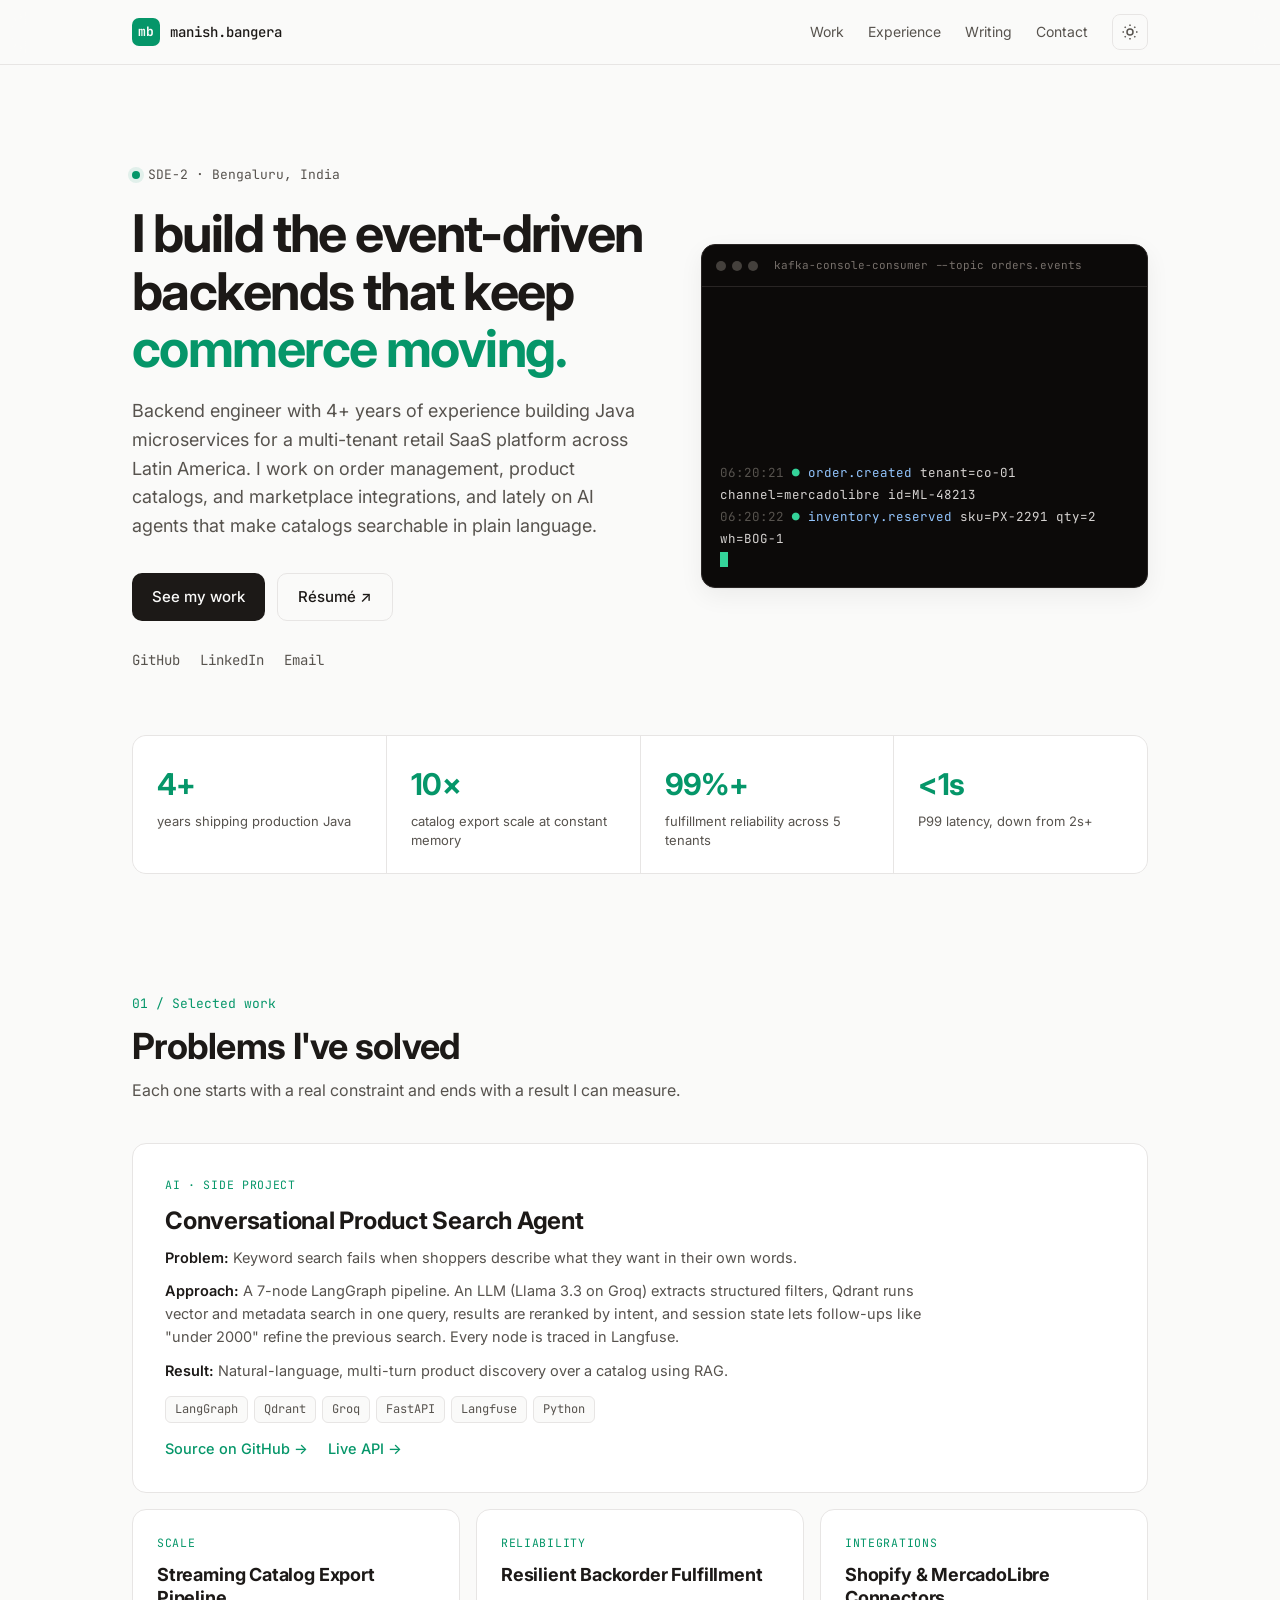
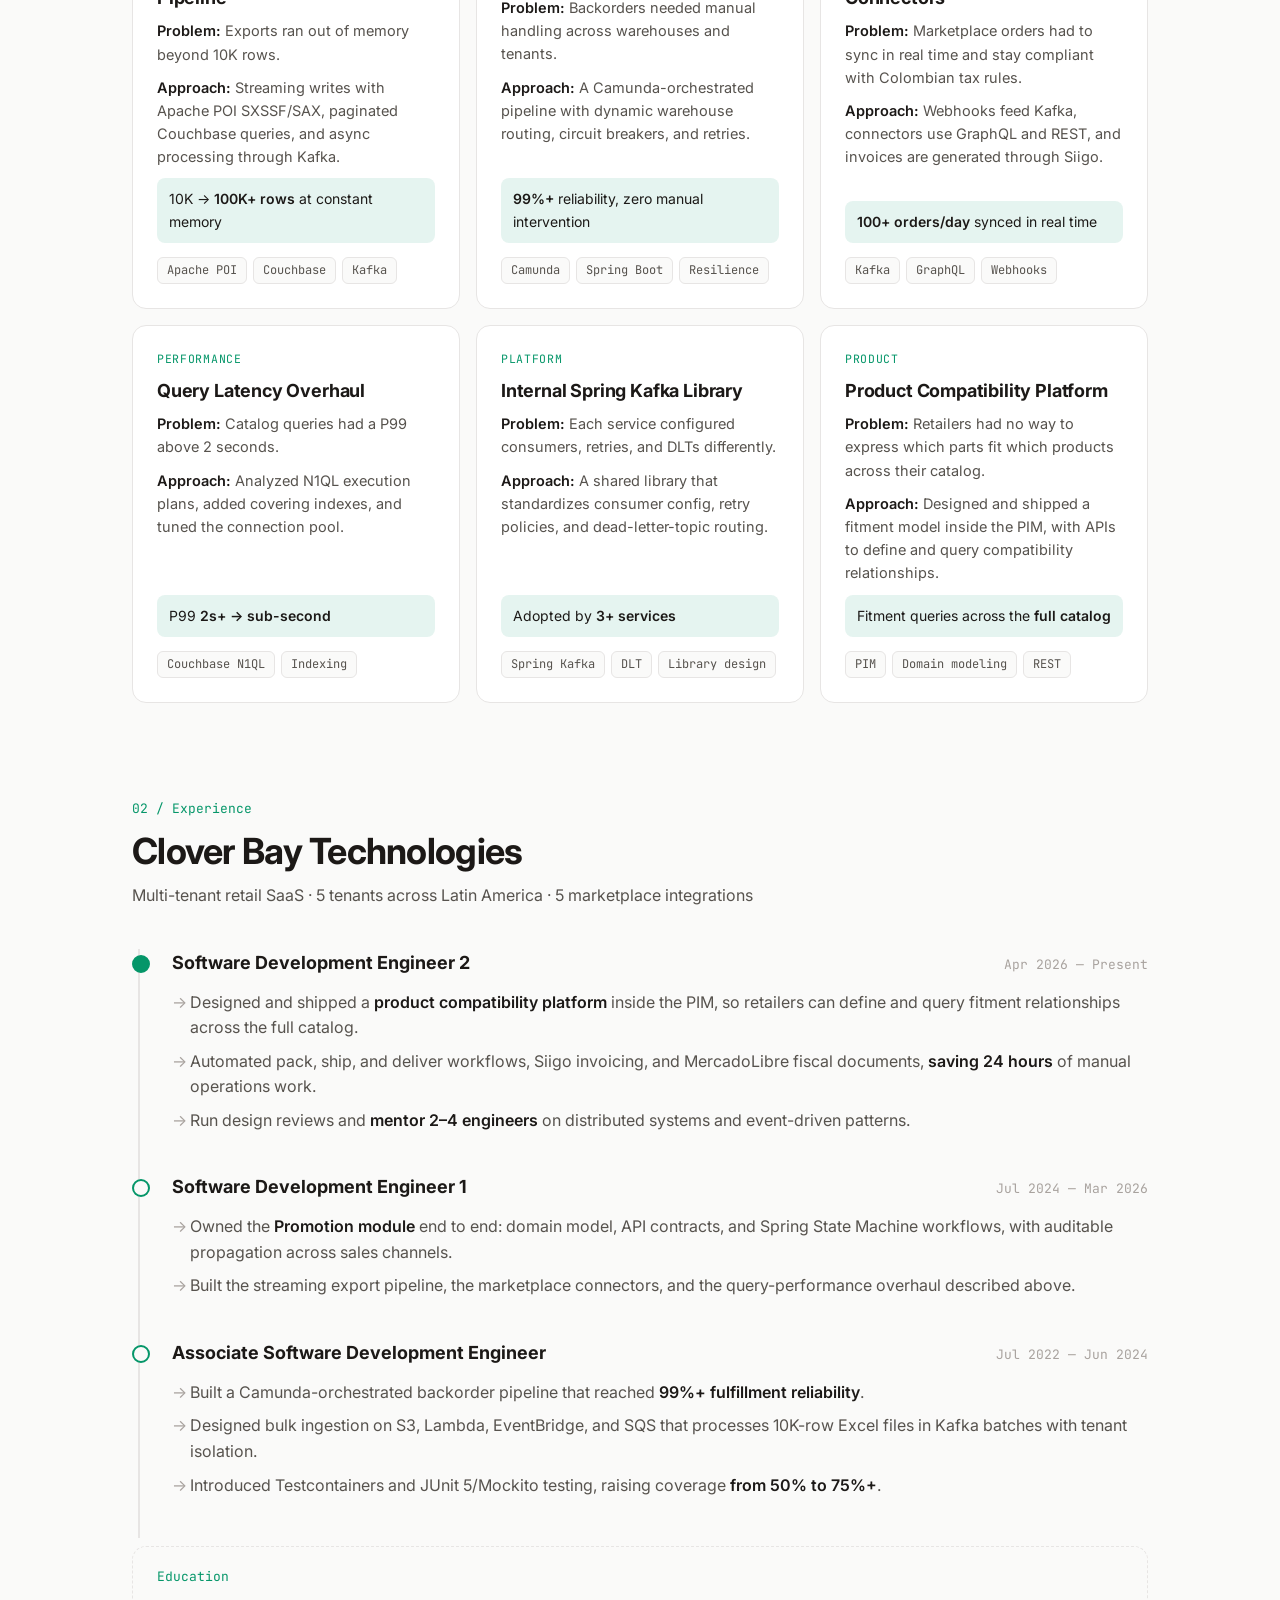
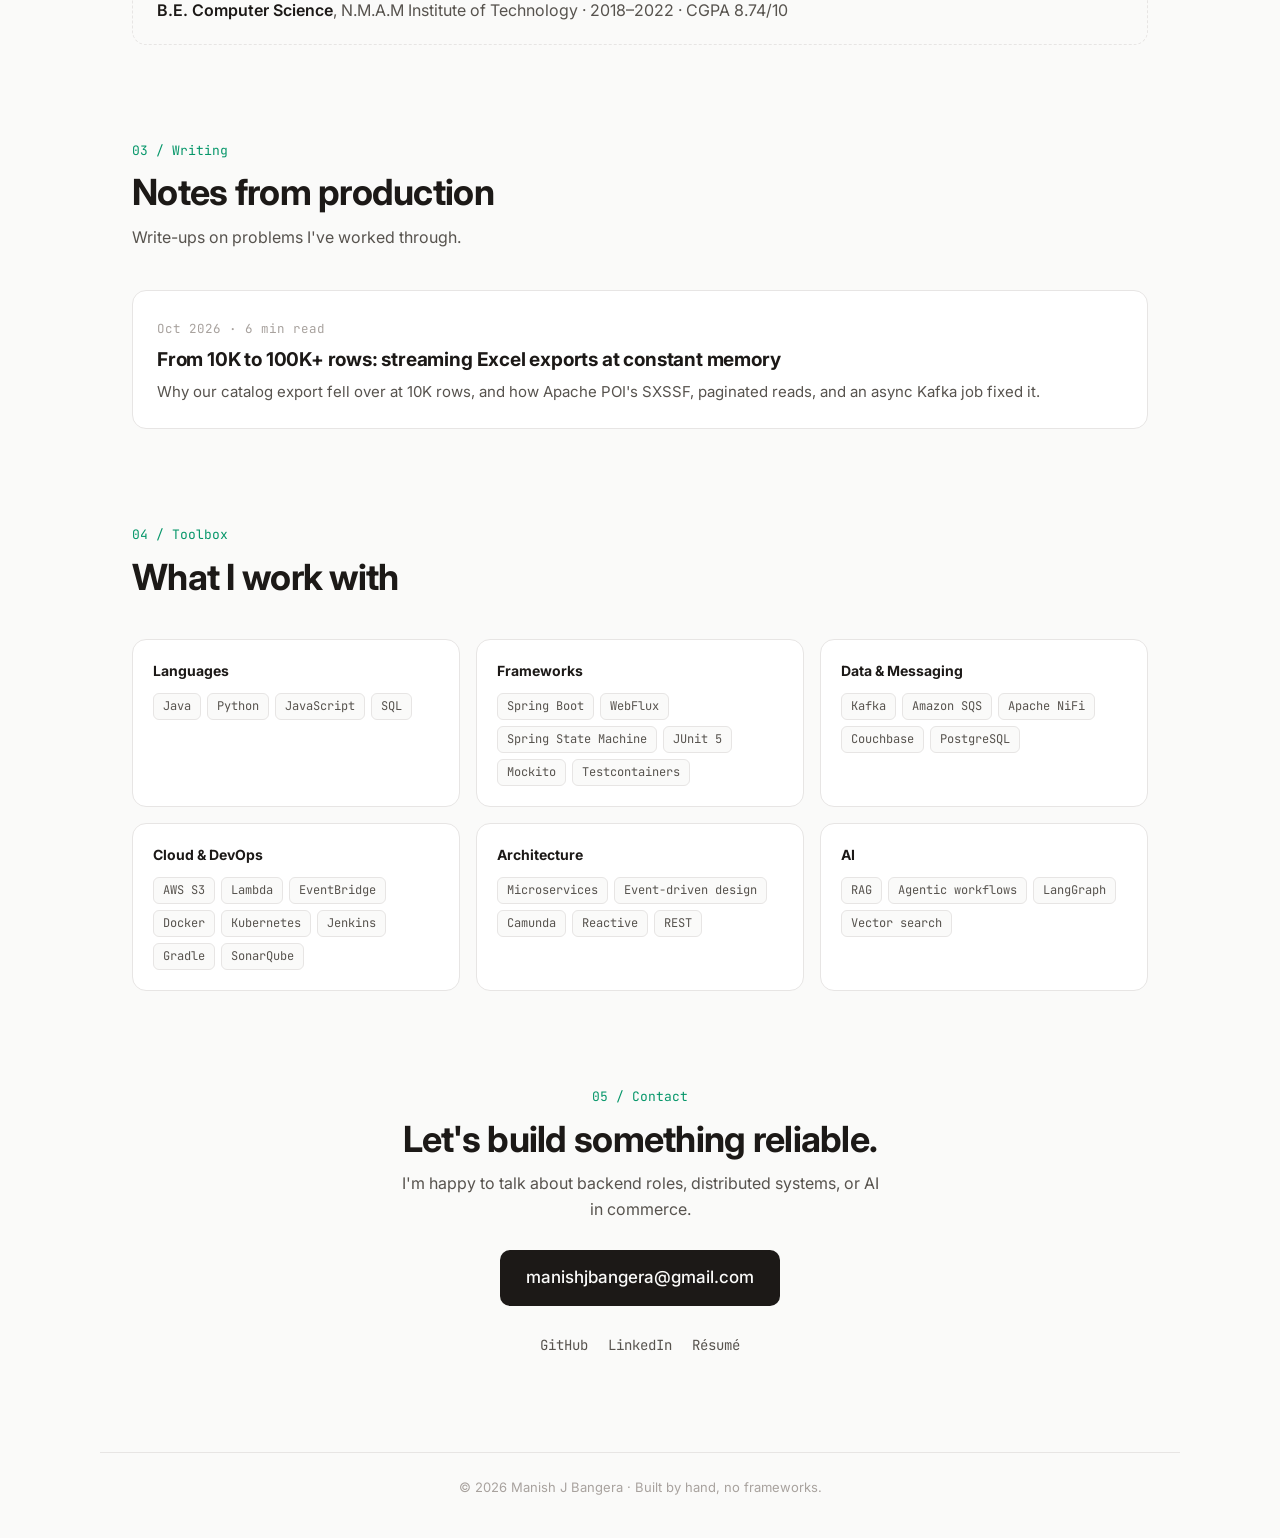
==== index.html @ d0f01cc9 "Portfolio v1: projects, experience, writing, and first post Co-Authored-By: Claude Opus 5.5 <noreply" ====
<!doctype html>
<html lang="en">
<head>
  <meta charset="utf-8" />
  <meta name="viewport" content="width=device-width, initial-scale=1" />
  <title>Manish J Bangera — Backend Engineer</title>
  <meta name="description" content="Backend engineer building event-driven Java microservices for multi-tenant commerce. Kafka, Spring Boot, AWS, and AI agents." />
  <meta property="og:title" content="Manish J Bangera — Backend Engineer" />
  <meta property="og:description" content="Event-driven systems for commerce: order management, marketplace integrations, and AI-powered product search." />
  <meta property="og:type" content="website" />
  <link rel="icon" href="data:image/svg+xml,<svg xmlns='http://www.w3.org/2000/svg' viewBox='0 0 32 32'><rect width='32' height='32' rx='8' fill='%2310b981'/><text x='16' y='22' font-family='monospace' font-size='16' font-weight='700' text-anchor='middle' fill='%23052e1f'>mb</text></svg>" />
  <link rel="preconnect" href="https://fonts.googleapis.com" />
  <link rel="preconnect" href="https://fonts.gstatic.com" crossorigin />
  <link href="https://fonts.googleapis.com/css2?family=Inter:wght@400;500;600;700&family=JetBrains+Mono:wght@400;500&display=swap" rel="stylesheet" />
  <link rel="stylesheet" href="styles.css" />
  <script>
    try { const t = localStorage.getItem('theme'); if (t) document.documentElement.dataset.theme = t; } catch (e) {}
  </script>
</head>
<body>
  <header class="nav">
    <div class="container nav-inner">
      <a href="#top" class="logo"><span class="logo-mark">mb</span> manish.bangera</a>
      <nav class="nav-links">
        <a href="#work">Work</a>
        <a href="#experience">Experience</a>
        <a href="#writing">Writing</a>
        <a href="#contact">Contact</a>
        <button class="theme-toggle" id="themeToggle" aria-label="Toggle color theme">
          <svg class="icon-sun" viewBox="0 0 24 24" width="18" height="18" fill="none" stroke="currentColor" stroke-width="2"><circle cx="12" cy="12" r="4"/><path d="M12 2v2M12 20v2M4.9 4.9l1.4 1.4M17.7 17.7l1.4 1.4M2 12h2M20 12h2M4.9 19.1l1.4-1.4M17.7 6.3l1.4-1.4"/></svg>
          <svg class="icon-moon" viewBox="0 0 24 24" width="18" height="18" fill="none" stroke="currentColor" stroke-width="2"><path d="M21 12.8A9 9 0 1 1 11.2 3a7 7 0 0 0 9.8 9.8z"/></svg>
        </button>
      </nav>
    </div>
  </header>

  <main id="top">
    <!-- HERO -->
    <section class="hero container">
      <div class="hero-text">
        <p class="eyebrow"><span class="dot"></span> SDE-2 · Bengaluru, India</p>
        <h1>I build the event-driven backends that keep <span class="accent">commerce moving.</span></h1>
        <p class="lede">
          Backend engineer with 4+ years of experience building Java microservices for a multi-tenant retail SaaS platform
          across Latin America. I work on order management, product catalogs, and marketplace integrations,
          and lately on AI agents that make catalogs searchable in plain language.
        </p>
        <div class="cta">
          <a class="btn btn-primary" href="#work">See my work</a>
          <a class="btn btn-ghost" href="assets/Manish_J_Bangera_Resume.pdf" target="_blank" rel="noopener">Résumé ↗</a>
        </div>
        <ul class="socials">
          <li><a href="https://github.com/manish-tech" target="_blank" rel="noopener">GitHub</a></li>
          <li><a href="https://linkedin.com/in/manish-j-bangera" target="_blank" rel="noopener">LinkedIn</a></li>
          <li><a href="mailto:manishjbangera@gmail.com">Email</a></li>
        </ul>
      </div>

      <div class="terminal" aria-hidden="true">
        <div class="terminal-bar">
          <span></span><span></span><span></span>
          <p>kafka-console-consumer --topic orders.events</p>
        </div>
        <pre class="terminal-body" id="stream"></pre>
      </div>
    </section>

    <!-- STATS -->
    <section class="container stats">
      <div class="stat"><strong>4+</strong><span>years shipping production Java</span></div>
      <div class="stat"><strong>10×</strong><span>catalog export scale at constant memory</span></div>
      <div class="stat"><strong>99%+</strong><span>fulfillment reliability across 5 tenants</span></div>
      <div class="stat"><strong>&lt;1s</strong><span>P99 latency, down from 2s+</span></div>
    </section>

    <!-- WORK -->
    <section id="work" class="container section">
      <div class="section-head">
        <p class="kicker">01 / Selected work</p>
        <h2>Problems I've solved</h2>
        <p class="section-sub">Each one starts with a real constraint and ends with a result I can measure.</p>
      </div>

      <div class="cards">
        <article class="card card-feature">
          <div class="card-tag">AI · Side project</div>
          <h3>Conversational Product Search Agent</h3>
          <p class="card-problem"><b>Problem:</b> Keyword search fails when shoppers describe what they want in their own words.</p>
          <p><b>Approach:</b> A 7-node LangGraph pipeline. An LLM (Llama 3.3 on Groq) extracts structured filters, Qdrant runs vector and metadata search in one query, results are reranked by intent, and session state lets follow-ups like "under 2000" refine the previous search. Every node is traced in Langfuse.</p>
          <p><b>Result:</b> Natural-language, multi-turn product discovery over a catalog using RAG.</p>
          <ul class="chips"><li>LangGraph</li><li>Qdrant</li><li>Groq</li><li>FastAPI</li><li>Langfuse</li><li>Python</li></ul>
          <div class="card-links">
            <a class="card-link" href="https://github.com/manish-tech/product-search-agent-" target="_blank" rel="noopener">Source on GitHub →</a>
            <a class="card-link" href="https://product-search-agent.onrender.com" target="_blank" rel="noopener">Live API →</a>
          </div>
        </article>

        <article class="card">
          <div class="card-tag">Scale</div>
          <h3>Streaming Catalog Export Pipeline</h3>
          <p class="card-problem"><b>Problem:</b> Exports ran out of memory beyond 10K rows.</p>
          <p><b>Approach:</b> Streaming writes with Apache POI SXSSF/SAX, paginated Couchbase queries, and async processing through Kafka.</p>
          <p class="card-result">10K → <b>100K+ rows</b> at constant memory</p>
          <ul class="chips"><li>Apache POI</li><li>Couchbase</li><li>Kafka</li></ul>
        </article>

        <article class="card">
          <div class="card-tag">Reliability</div>
          <h3>Resilient Backorder Fulfillment</h3>
          <p class="card-problem"><b>Problem:</b> Backorders needed manual handling across warehouses and tenants.</p>
          <p><b>Approach:</b> A Camunda-orchestrated pipeline with dynamic warehouse routing, circuit breakers, and retries.</p>
          <p class="card-result"><b>99%+</b> reliability, zero manual intervention</p>
          <ul class="chips"><li>Camunda</li><li>Spring Boot</li><li>Resilience</li></ul>
        </article>

        <article class="card">
          <div class="card-tag">Integrations</div>
          <h3>Shopify &amp; MercadoLibre Connectors</h3>
          <p class="card-problem"><b>Problem:</b> Marketplace orders had to sync in real time and stay compliant with Colombian tax rules.</p>
          <p><b>Approach:</b> Webhooks feed Kafka, connectors use GraphQL and REST, and invoices are generated through Siigo.</p>
          <p class="card-result"><b>100+ orders/day</b> synced in real time</p>
          <ul class="chips"><li>Kafka</li><li>GraphQL</li><li>Webhooks</li></ul>
        </article>

        <article class="card">
          <div class="card-tag">Performance</div>
          <h3>Query Latency Overhaul</h3>
          <p class="card-problem"><b>Problem:</b> Catalog queries had a P99 above 2 seconds.</p>
          <p><b>Approach:</b> Analyzed N1QL execution plans, added covering indexes, and tuned the connection pool.</p>
          <p class="card-result">P99 <b>2s+ → sub-second</b></p>
          <ul class="chips"><li>Couchbase N1QL</li><li>Indexing</li></ul>
        </article>

        <article class="card">
          <div class="card-tag">Platform</div>
          <h3>Internal Spring Kafka Library</h3>
          <p class="card-problem"><b>Problem:</b> Each service configured consumers, retries, and DLTs differently.</p>
          <p><b>Approach:</b> A shared library that standardizes consumer config, retry policies, and dead-letter-topic routing.</p>
          <p class="card-result">Adopted by <b>3+ services</b></p>
          <ul class="chips"><li>Spring Kafka</li><li>DLT</li><li>Library design</li></ul>
        </article>
        <article class="card">
          <div class="card-tag">Product</div>
          <h3>Product Compatibility Platform</h3>
          <p class="card-problem"><b>Problem:</b> Retailers had no way to express which parts fit which products across their catalog.</p>
          <p><b>Approach:</b> Designed and shipped a fitment model inside the PIM, with APIs to define and query compatibility relationships.</p>
          <p class="card-result">Fitment queries across the <b>full catalog</b></p>
          <ul class="chips"><li>PIM</li><li>Domain modeling</li><li>REST</li></ul>
        </article>
      </div>
    </section>

    <!-- EXPERIENCE -->
    <section id="experience" class="container section">
      <div class="section-head">
        <p class="kicker">02 / Experience</p>
        <h2>Clover Bay Technologies</h2>
        <p class="section-sub">Multi-tenant retail SaaS · 5 tenants across Latin America · 5 marketplace integrations</p>
      </div>

      <ol class="timeline">
        <li>
          <div class="tl-head">
            <h3>Software Development Engineer 2</h3>
            <span class="tl-date">Apr 2026 — Present</span>
          </div>
          <ul>
            <li>Designed and shipped a <b>product compatibility platform</b> inside the PIM, so retailers can define and query fitment relationships across the full catalog.</li>
            <li>Automated pack, ship, and deliver workflows, Siigo invoicing, and MercadoLibre fiscal documents, <b>saving 24 hours</b> of manual operations work.</li>
            <li>Run design reviews and <b>mentor 2–4 engineers</b> on distributed systems and event-driven patterns.</li>
          </ul>
        </li>
        <li>
          <div class="tl-head">
            <h3>Software Development Engineer 1</h3>
            <span class="tl-date">Jul 2024 — Mar 2026</span>
          </div>
          <ul>
            <li>Owned the <b>Promotion module</b> end to end: domain model, API contracts, and Spring State Machine workflows, with auditable propagation across sales channels.</li>
            <li>Built the streaming export pipeline, the marketplace connectors, and the query-performance overhaul described above.</li>
          </ul>
        </li>
        <li>
          <div class="tl-head">
            <h3>Associate Software Development Engineer</h3>
            <span class="tl-date">Jul 2022 — Jun 2024</span>
          </div>
          <ul>
            <li>Built a Camunda-orchestrated backorder pipeline that reached <b>99%+ fulfillment reliability</b>.</li>
            <li>Designed bulk ingestion on S3, Lambda, EventBridge, and SQS that processes 10K-row Excel files in Kafka batches with tenant isolation.</li>
            <li>Introduced Testcontainers and JUnit 5/Mockito testing, raising coverage <b>from 50% to 75%+</b>.</li>
          </ul>
        </li>
      </ol>

      <div class="edu">
        <span class="kicker">Education</span>
        <p><b>B.E. Computer Science</b>, N.M.A.M Institute of Technology · 2018–2022 · CGPA 8.74/10</p>
      </div>
    </section>

    <!-- WRITING -->
    <section id="writing" class="container section">
      <div class="section-head">
        <p class="kicker">03 / Writing</p>
        <h2>Notes from production</h2>
        <p class="section-sub">Write-ups on problems I've worked through.</p>
      </div>
      <div class="posts">
        <a class="post-item" href="posts/streaming-excel-exports.html">
          <span class="post-date">Oct 2026 · 6 min read</span>
          <h3>From 10K to 100K+ rows: streaming Excel exports at constant memory</h3>
          <p>Why our catalog export fell over at 10K rows, and how Apache POI's SXSSF, paginated reads, and an async Kafka job fixed it.</p>
        </a>
      </div>
    </section>

    <!-- SKILLS -->
    <section id="skills" class="container section">
      <div class="section-head">
        <p class="kicker">04 / Toolbox</p>
        <h2>What I work with</h2>
      </div>
      <div class="skills">
        <div class="skill-group"><h4>Languages</h4><ul class="chips"><li>Java</li><li>Python</li><li>JavaScript</li><li>SQL</li></ul></div>
        <div class="skill-group"><h4>Frameworks</h4><ul class="chips"><li>Spring Boot</li><li>WebFlux</li><li>Spring State Machine</li><li>JUnit 5</li><li>Mockito</li><li>Testcontainers</li></ul></div>
        <div class="skill-group"><h4>Data &amp; Messaging</h4><ul class="chips"><li>Kafka</li><li>Amazon SQS</li><li>Apache NiFi</li><li>Couchbase</li><li>PostgreSQL</li></ul></div>
        <div class="skill-group"><h4>Cloud &amp; DevOps</h4><ul class="chips"><li>AWS S3</li><li>Lambda</li><li>EventBridge</li><li>Docker</li><li>Kubernetes</li><li>Jenkins</li><li>Gradle</li><li>SonarQube</li></ul></div>
        <div class="skill-group"><h4>Architecture</h4><ul class="chips"><li>Microservices</li><li>Event-driven design</li><li>Camunda</li><li>Reactive</li><li>REST</li></ul></div>
        <div class="skill-group"><h4>AI</h4><ul class="chips"><li>RAG</li><li>Agentic workflows</li><li>LangGraph</li><li>Vector search</li></ul></div>
      </div>
    </section>

    <!-- CONTACT -->
    <section id="contact" class="container section contact">
      <p class="kicker">05 / Contact</p>
      <h2>Let's build something reliable.</h2>
      <p class="section-sub">I'm happy to talk about backend roles, distributed systems, or AI in commerce.</p>
      <a class="btn btn-primary btn-lg" href="mailto:manishjbangera@gmail.com">manishjbangera@gmail.com</a>
      <ul class="socials center">
        <li><a href="https://github.com/manish-tech" target="_blank" rel="noopener">GitHub</a></li>
        <li><a href="https://linkedin.com/in/manish-j-bangera" target="_blank" rel="noopener">LinkedIn</a></li>
        <li><a href="assets/Manish_J_Bangera_Resume.pdf" target="_blank" rel="noopener">Résumé</a></li>
      </ul>
    </section>
  </main>

  <footer class="container footer">
    <p>© <span id="year"></span> Manish J Bangera · Built by hand, no frameworks.</p>
  </footer>

  <script src="script.js"></script>
</body>
</html>
---- styles.css ----
:root {
  --bg: #fafaf9;
  --bg-elev: #ffffff;
  --text: #1c1917;
  --muted: #57534e;
  --faint: #a8a29e;
  --border: #e7e5e4;
  --accent: #059669;
  --accent-soft: rgba(5, 150, 105, 0.1);
  --term-bg: #0c0a09;
  --term-text: #d6d3d1;
  --shadow: 0 1px 2px rgba(0,0,0,.04), 0 8px 24px rgba(0,0,0,.06);
  --radius: 14px;
  --mono: 'JetBrains Mono', ui-monospace, Menlo, monospace;
  --sans: 'Inter', system-ui, -apple-system, sans-serif;
}

@media (prefers-color-scheme: dark) {
  :root:not([data-theme="light"]) {
    --bg: #0c0a09;
    --bg-elev: #1c1917;
    --text: #f5f5f4;
    --muted: #a8a29e;
    --faint: #78716c;
    --border: #292524;
    --accent: #34d399;
    --accent-soft: rgba(52, 211, 153, 0.12);
    --term-bg: #000000;
    --shadow: 0 1px 2px rgba(0,0,0,.3), 0 8px 24px rgba(0,0,0,.3);
  }
}
:root[data-theme="dark"] {
  --bg: #0c0a09;
  --bg-elev: #1c1917;
  --text: #f5f5f4;
  --muted: #a8a29e;
  --faint: #78716c;
  --border: #292524;
  --accent: #34d399;
  --accent-soft: rgba(52, 211, 153, 0.12);
  --term-bg: #000000;
  --shadow: 0 1px 2px rgba(0,0,0,.3), 0 8px 24px rgba(0,0,0,.3);
}

* { box-sizing: border-box; margin: 0; padding: 0; }
html { scroll-behavior: smooth; scroll-padding-top: 80px; }
body {
  background: var(--bg);
  color: var(--text);
  font-family: var(--sans);
  font-size: 16px;
  line-height: 1.6;
  -webkit-font-smoothing: antialiased;
}
a { color: inherit; text-decoration: none; }
ul, ol { list-style: none; }
b { font-weight: 600; color: var(--text); }

.container { max-width: 1080px; margin: 0 auto; padding: 0 16px; }
@media (min-width: 640px) { .container { padding: 0 32px; } }

/* NAV */
.nav {
  position: sticky; top: 0; z-index: 10;
  backdrop-filter: blur(12px);
  background: color-mix(in srgb, var(--bg) 80%, transparent);
  border-bottom: 1px solid var(--border);
}
.nav-inner { display: flex; align-items: center; justify-content: space-between; height: 64px; }
.logo { font-family: var(--mono); font-weight: 500; font-size: 14px; display: flex; align-items: center; gap: 10px; }
.logo-mark {
  display: grid; place-items: center; width: 28px; height: 28px; border-radius: 7px;
  background: var(--accent); color: var(--bg); font-weight: 700; font-size: 13px;
}
.nav-links { display: flex; align-items: center; gap: 24px; font-size: 14px; color: var(--muted); }
.nav-links a:hover { color: var(--text); }
@media (max-width: 640px) { .nav-links a { display: none; } .logo { font-size: 13px; } }
.theme-toggle {
  background: none; border: 1px solid var(--border); color: var(--muted);
  width: 36px; height: 36px; border-radius: 8px; cursor: pointer; display: grid; place-items: center;
}
.theme-toggle:hover { color: var(--text); }
.icon-moon { display: none; }
:root[data-theme="dark"] .icon-sun { display: none; }
:root[data-theme="dark"] .icon-moon { display: block; }
@media (prefers-color-scheme: dark) {
  :root:not([data-theme="light"]) .icon-sun { display: none; }
  :root:not([data-theme="light"]) .icon-moon { display: block; }
}

/* HERO */
.hero {
  display: grid; grid-template-columns: 1.15fr 1fr; gap: 56px; align-items: center;
  padding-top: 96px; padding-bottom: 64px;
}
@media (max-width: 900px) { .hero { grid-template-columns: 1fr; padding-top: 56px; gap: 40px; } }
.eyebrow {
  font-family: var(--mono); font-size: 13px; color: var(--muted);
  display: inline-flex; align-items: center; gap: 8px; margin-bottom: 20px;
}
.dot { width: 8px; height: 8px; border-radius: 50%; background: var(--accent); box-shadow: 0 0 0 4px var(--accent-soft); }
h1 { font-size: clamp(34px, 5vw, 52px); line-height: 1.1; letter-spacing: -0.03em; font-weight: 700; }
.accent { color: var(--accent); }
.lede { margin-top: 20px; font-size: 18px; color: var(--muted); max-width: 560px; }
.cta { display: flex; gap: 12px; margin-top: 32px; flex-wrap: wrap; }
.btn {
  display: inline-flex; align-items: center; padding: 11px 20px; border-radius: 10px;
  font-weight: 500; font-size: 15px; transition: transform .15s, background .15s, border-color .15s;
}
.btn:hover { transform: translateY(-1px); }
.btn-primary { background: var(--text); color: var(--bg); }
.btn-ghost { border: 1px solid var(--border); color: var(--text); }
.btn-ghost:hover { border-color: var(--faint); }
.btn-lg { font-size: 17px; padding: 14px 26px; margin-top: 28px; }
.socials { display: flex; gap: 20px; margin-top: 28px; font-size: 14px; font-family: var(--mono); }
.socials a { color: var(--muted); border-bottom: 1px solid transparent; }
.socials a:hover { color: var(--accent); border-bottom-color: var(--accent); }
.socials.center { justify-content: center; }

/* TERMINAL */
.terminal {
  background: var(--term-bg); border-radius: var(--radius); overflow: hidden;
  box-shadow: var(--shadow); border: 1px solid #292524; min-width: 0;
}
.terminal-bar { display: flex; align-items: center; gap: 6px; padding: 12px 14px; border-bottom: 1px solid #292524; }
.terminal-bar span { width: 10px; height: 10px; border-radius: 50%; background: #44403c; }
.terminal-bar p { margin-left: 10px; font-family: var(--mono); font-size: 11px; color: #78716c; white-space: nowrap; overflow: hidden; text-overflow: ellipsis; }
.terminal-body {
  font-family: var(--mono); font-size: 12.5px; line-height: 1.75; color: var(--term-text);
  padding: 16px 18px; height: 300px; overflow: hidden; white-space: pre-wrap; word-break: break-word;
  display: flex; flex-direction: column; justify-content: flex-end;
}
.t-time { color: #57534e; }
.t-ok { color: #34d399; }
.t-warn { color: #fbbf24; }
.t-key { color: #93c5fd; }
.t-cursor { display: inline-block; width: 8px; height: 15px; background: #34d399; vertical-align: -2px; animation: blink 1s steps(1) infinite; }
@keyframes blink { 50% { opacity: 0; } }

/* STATS */
.stats {
  display: grid; grid-template-columns: repeat(4, 1fr); gap: 1px;
  background: var(--border); border: 1px solid var(--border); border-radius: var(--radius); overflow: hidden;
  padding: 0; margin-bottom: 24px; width: calc(100% - 64px); max-width: 1016px;
}
@media (max-width: 760px) { .stats { grid-template-columns: repeat(2, 1fr); } }
@media (max-width: 639px) { .stats { width: calc(100% - 32px); } }
.stat { background: var(--bg-elev); padding: 24px; display: flex; flex-direction: column; gap: 4px; }
.stat strong { font-size: 30px; font-weight: 700; letter-spacing: -0.02em; color: var(--accent); }
.stat span { font-size: 13px; color: var(--muted); line-height: 1.4; }

/* SECTIONS */
.section { padding-top: 96px; }
.section-head { margin-bottom: 40px; }
.kicker { font-family: var(--mono); font-size: 13px; color: var(--accent); margin-bottom: 10px; display: block; }
h2 { font-size: clamp(28px, 3.5vw, 36px); letter-spacing: -0.02em; line-height: 1.2; }
.section-sub { color: var(--muted); margin-top: 10px; }

/* CARDS */
.cards { display: grid; grid-template-columns: repeat(3, 1fr); gap: 16px; }
@media (max-width: 900px) { .cards { grid-template-columns: repeat(2, 1fr); } }
@media (max-width: 600px) { .cards { grid-template-columns: 1fr; } }
.card {
  background: var(--bg-elev); border: 1px solid var(--border); border-radius: var(--radius);
  padding: 24px; display: flex; flex-direction: column; gap: 10px;
  font-size: 14.5px; color: var(--muted);
  transition: border-color .2s, transform .2s, box-shadow .2s;
}
.card:hover { border-color: var(--faint); transform: translateY(-2px); box-shadow: var(--shadow); }
.card h3 { font-size: 18px; color: var(--text); letter-spacing: -0.01em; line-height: 1.3; }
.card-tag { font-family: var(--mono); font-size: 11.5px; text-transform: uppercase; letter-spacing: .06em; color: var(--accent); }
.card-result {
  margin-top: auto; padding: 10px 12px; border-radius: 8px; background: var(--accent-soft);
  color: var(--text); font-size: 14px;
}
.card-feature { grid-column: 1 / -1; padding: 32px; }
.card-feature h3 { font-size: 24px; }
.card-feature p { max-width: 760px; }
@media (max-width: 600px) { .card-feature { padding: 24px; } }
.card-link { color: var(--accent); font-weight: 500; margin-top: 4px; }
.card-link:hover { text-decoration: underline; }

.chips { display: flex; flex-wrap: wrap; gap: 6px; margin-top: 4px; }
.chips li {
  font-family: var(--mono); font-size: 12px; padding: 3px 9px; border-radius: 6px;
  border: 1px solid var(--border); color: var(--muted); background: var(--bg);
}

.card-links { display: flex; gap: 20px; flex-wrap: wrap; }

/* WRITING */
.posts { display: flex; flex-direction: column; gap: 12px; }
.post-item {
  display: block; padding: 24px; border: 1px solid var(--border); border-radius: var(--radius);
  background: var(--bg-elev); transition: border-color .2s, transform .2s;
}
.post-item:hover { border-color: var(--accent); transform: translateY(-2px); }
.post-item h3 { font-size: 19px; letter-spacing: -0.01em; margin: 6px 0 8px; line-height: 1.35; }
.post-item p { color: var(--muted); font-size: 15px; }
.post-date { font-family: var(--mono); font-size: 12.5px; color: var(--faint); }

/* ARTICLE PAGE */
.article { max-width: 720px; padding-top: 64px; padding-bottom: 96px; }
.article .back { font-family: var(--mono); font-size: 13px; color: var(--muted); }
.article .back:hover { color: var(--accent); }
.article h1 { font-size: clamp(30px, 4.5vw, 42px); margin: 24px 0 12px; }
.article .post-date { display: block; margin-bottom: 40px; }
.article h2 { font-size: 24px; margin: 48px 0 14px; }
.article p, .article li { font-size: 17px; line-height: 1.75; color: var(--text); margin-bottom: 18px; }
.article ul, .article ol { padding-left: 22px; margin-bottom: 18px; }
.article ul { list-style: disc; }
.article ol { list-style: decimal; }
.article li { margin-bottom: 8px; }
.article code { font-family: var(--mono); font-size: .88em; background: var(--accent-soft); padding: 2px 6px; border-radius: 5px; }
.article pre {
  background: var(--term-bg); color: var(--term-text); border-radius: 12px; padding: 18px 20px;
  overflow-x: auto; margin: 8px 0 24px; font-size: 13.5px; line-height: 1.65;
}
.article pre code { background: none; padding: 0; font-size: inherit; color: inherit; }
.article blockquote { border-left: 3px solid var(--accent); padding: 4px 0 4px 18px; margin: 24px 0; color: var(--muted); }
.article table { width: 100%; border-collapse: collapse; margin: 8px 0 24px; font-size: 15px; }
.article th, .article td { text-align: left; padding: 10px 12px; border-bottom: 1px solid var(--border); }
.article th { font-family: var(--mono); font-size: 12.5px; color: var(--muted); font-weight: 500; }
.article-footer { margin-top: 56px; padding-top: 24px; border-top: 1px solid var(--border); color: var(--muted); font-size: 15px; }
.article-footer a { color: var(--accent); }

/* TIMELINE */
.timeline { border-left: 2px solid var(--border); margin-left: 6px; }
.timeline > li { position: relative; padding: 0 0 40px 32px; }
.timeline > li::before {
  content: ''; position: absolute; left: -8px; top: 6px; width: 14px; height: 14px; border-radius: 50%;
  background: var(--bg); border: 2px solid var(--accent);
}
.timeline > li:first-child::before { background: var(--accent); }
.tl-head { display: flex; justify-content: space-between; align-items: baseline; gap: 16px; flex-wrap: wrap; margin-bottom: 12px; }
.tl-head h3 { font-size: 18px; }
.tl-date { font-family: var(--mono); font-size: 13px; color: var(--faint); }
.timeline ul { display: flex; flex-direction: column; gap: 8px; color: var(--muted); }
.timeline ul li { padding-left: 18px; position: relative; }
.timeline ul li::before { content: '→'; position: absolute; left: 0; color: var(--faint); }
.edu { margin-top: 8px; padding: 20px 24px; border: 1px dashed var(--border); border-radius: var(--radius); color: var(--muted); }

/* SKILLS */
.skills { display: grid; grid-template-columns: repeat(3, 1fr); gap: 16px; }
@media (max-width: 900px) { .skills { grid-template-columns: repeat(2, 1fr); } }
@media (max-width: 600px) { .skills { grid-template-columns: 1fr; } }
.skill-group { padding: 20px; border: 1px solid var(--border); border-radius: var(--radius); background: var(--bg-elev); }
.skill-group h4 { font-size: 14px; margin-bottom: 10px; }

/* CONTACT */
.contact { text-align: center; padding-bottom: 96px; }
.contact .section-sub { max-width: 480px; margin-left: auto; margin-right: auto; }
@media (max-width: 480px) { .btn-lg { font-size: 14px; padding: 12px 16px; } }

.footer { border-top: 1px solid var(--border); padding-top: 24px; padding-bottom: 40px; font-size: 13px; color: var(--faint); text-align: center; }

/* Reveal on scroll */
.reveal { opacity: 0; transform: translateY(16px); transition: opacity .6s ease, transform .6s ease; }
.reveal.in { opacity: 1; transform: none; }
@media (prefers-reduced-motion: reduce) {
  html { scroll-behavior: auto; }
  .reveal { opacity: 1; transform: none; transition: none; }
  .t-cursor { animation: none; }
}
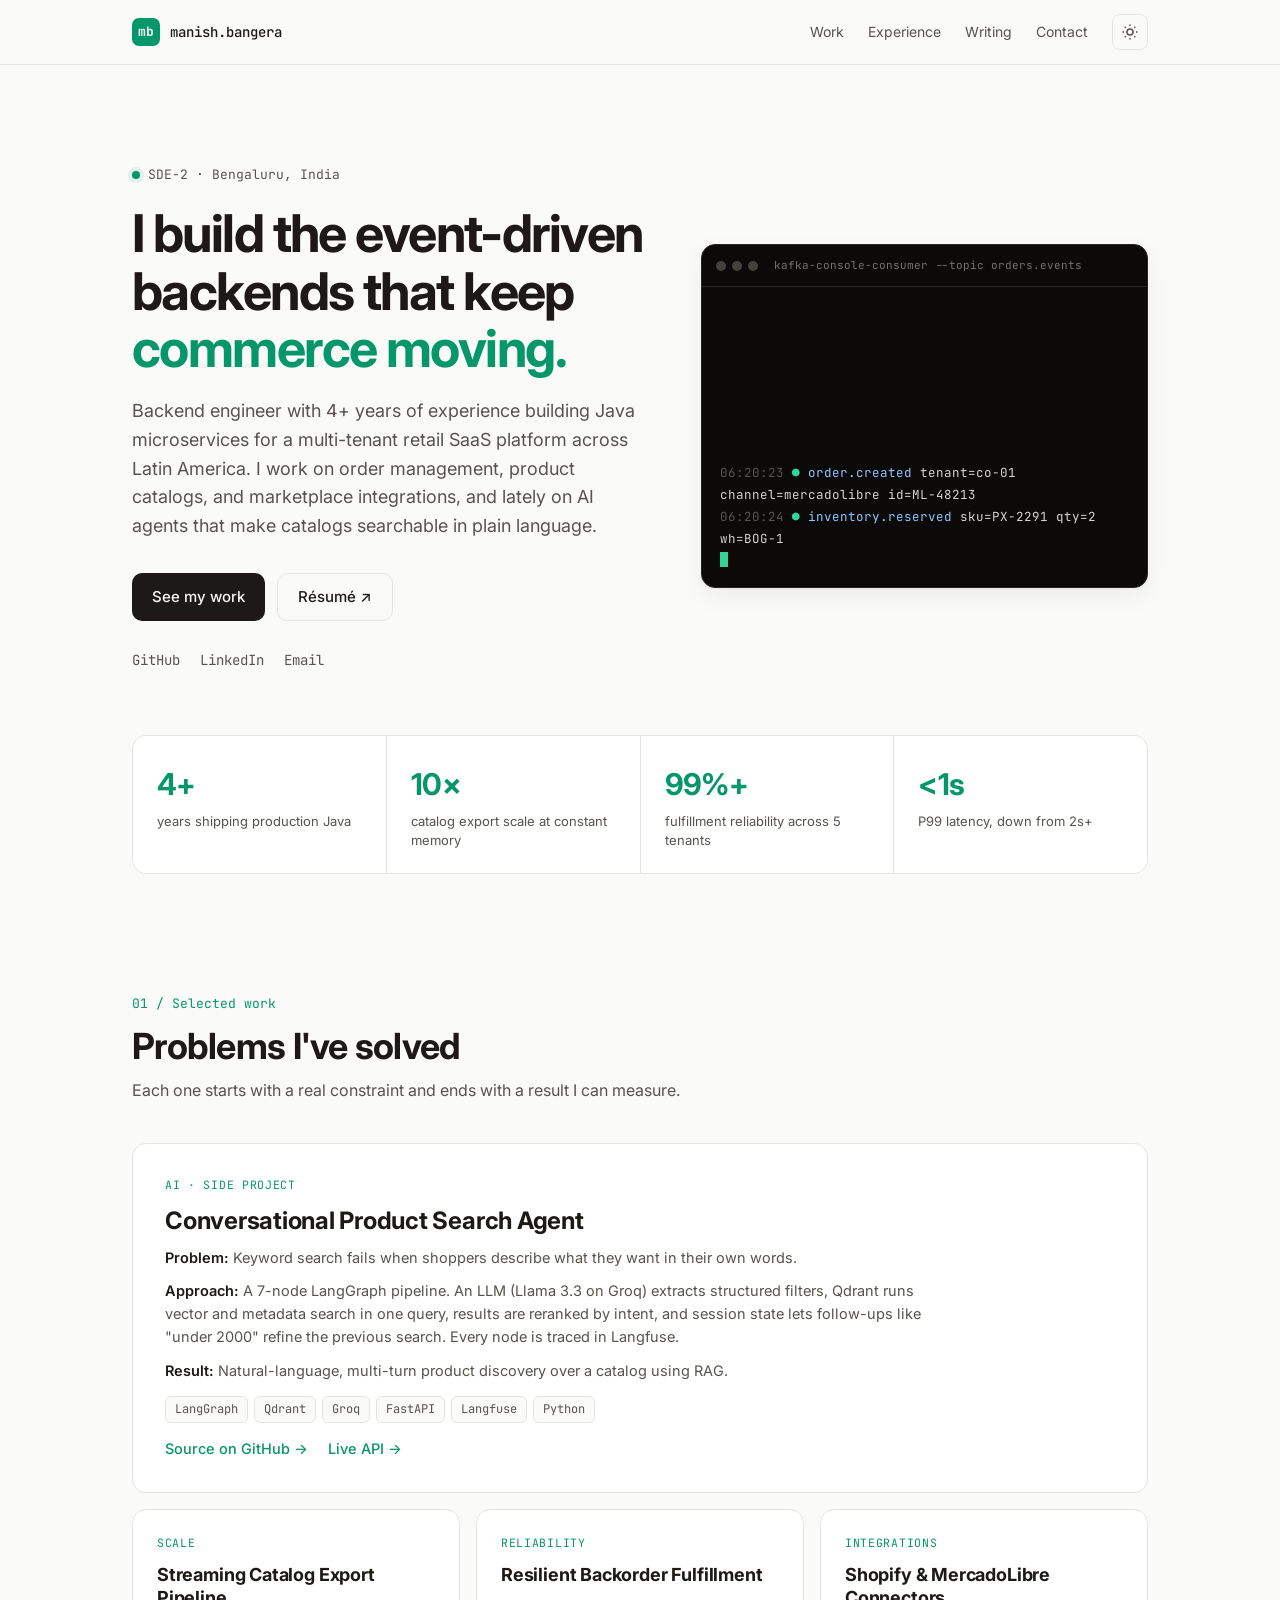
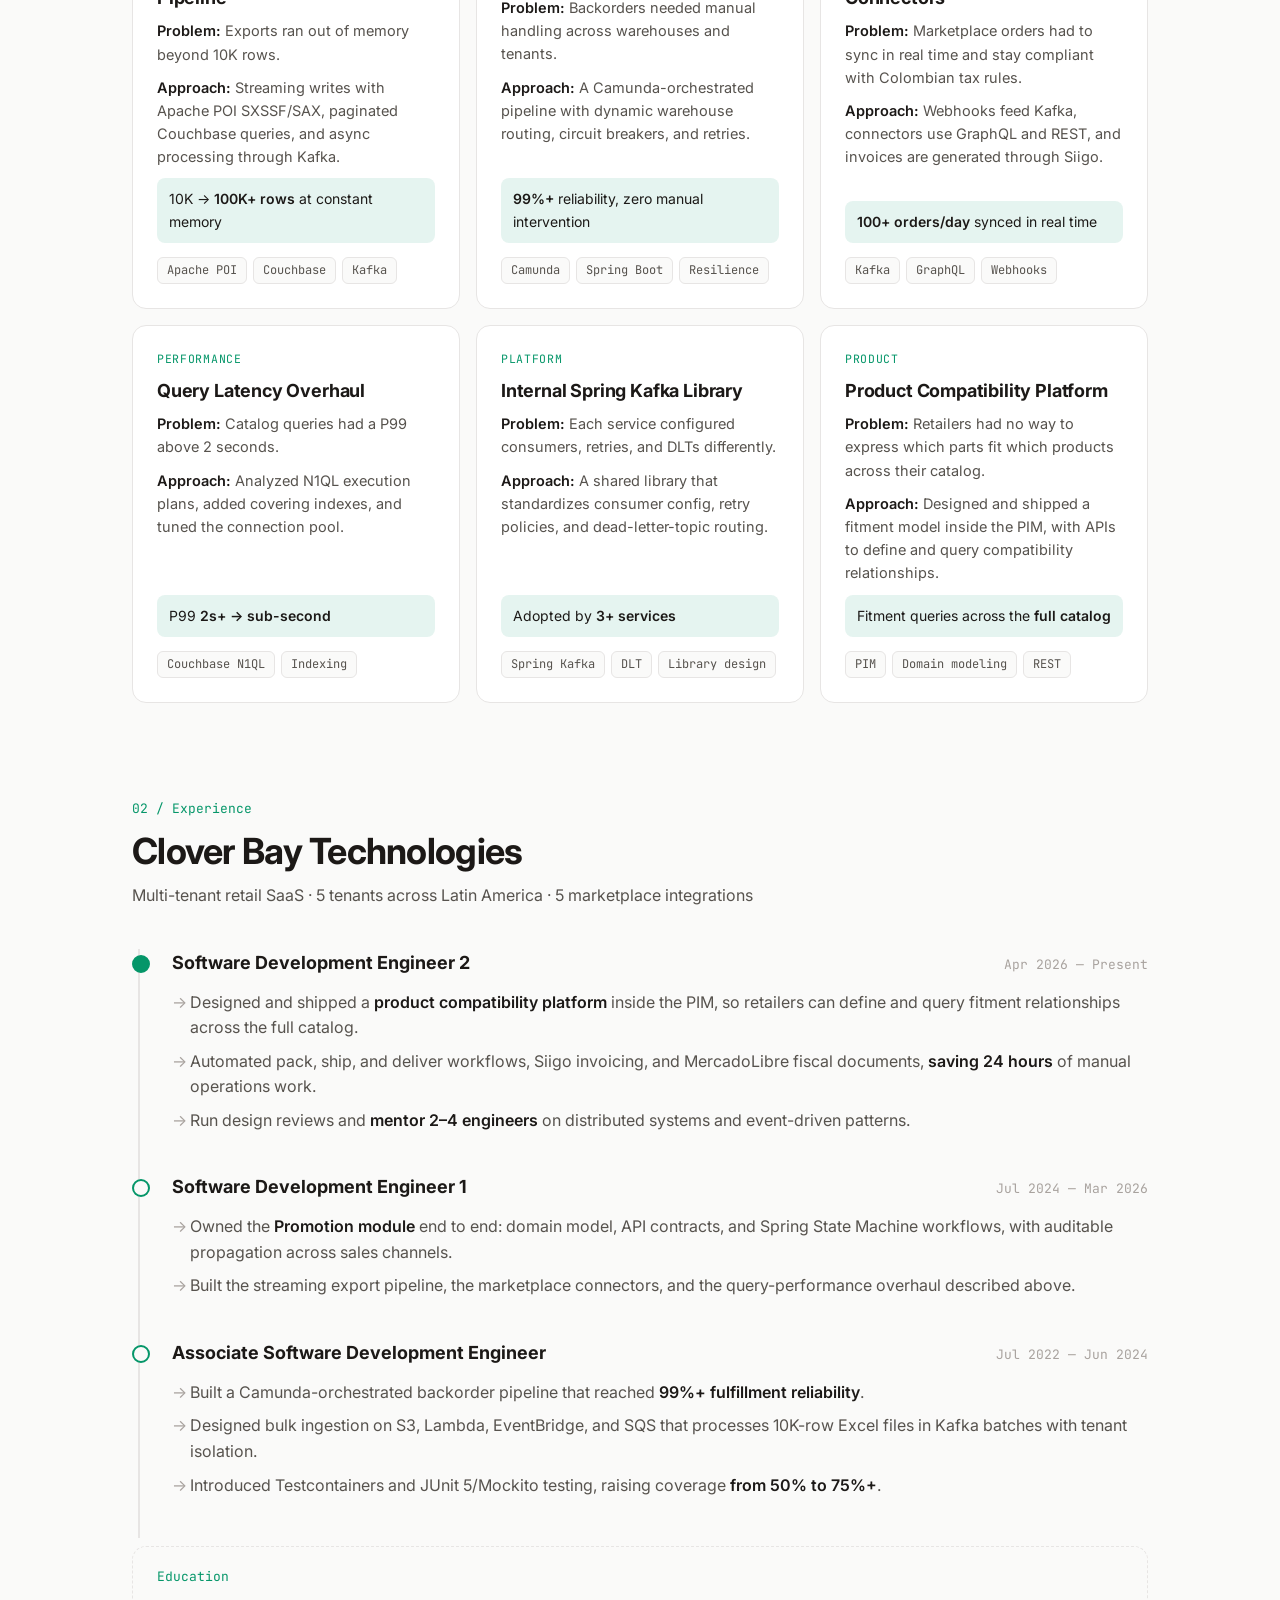
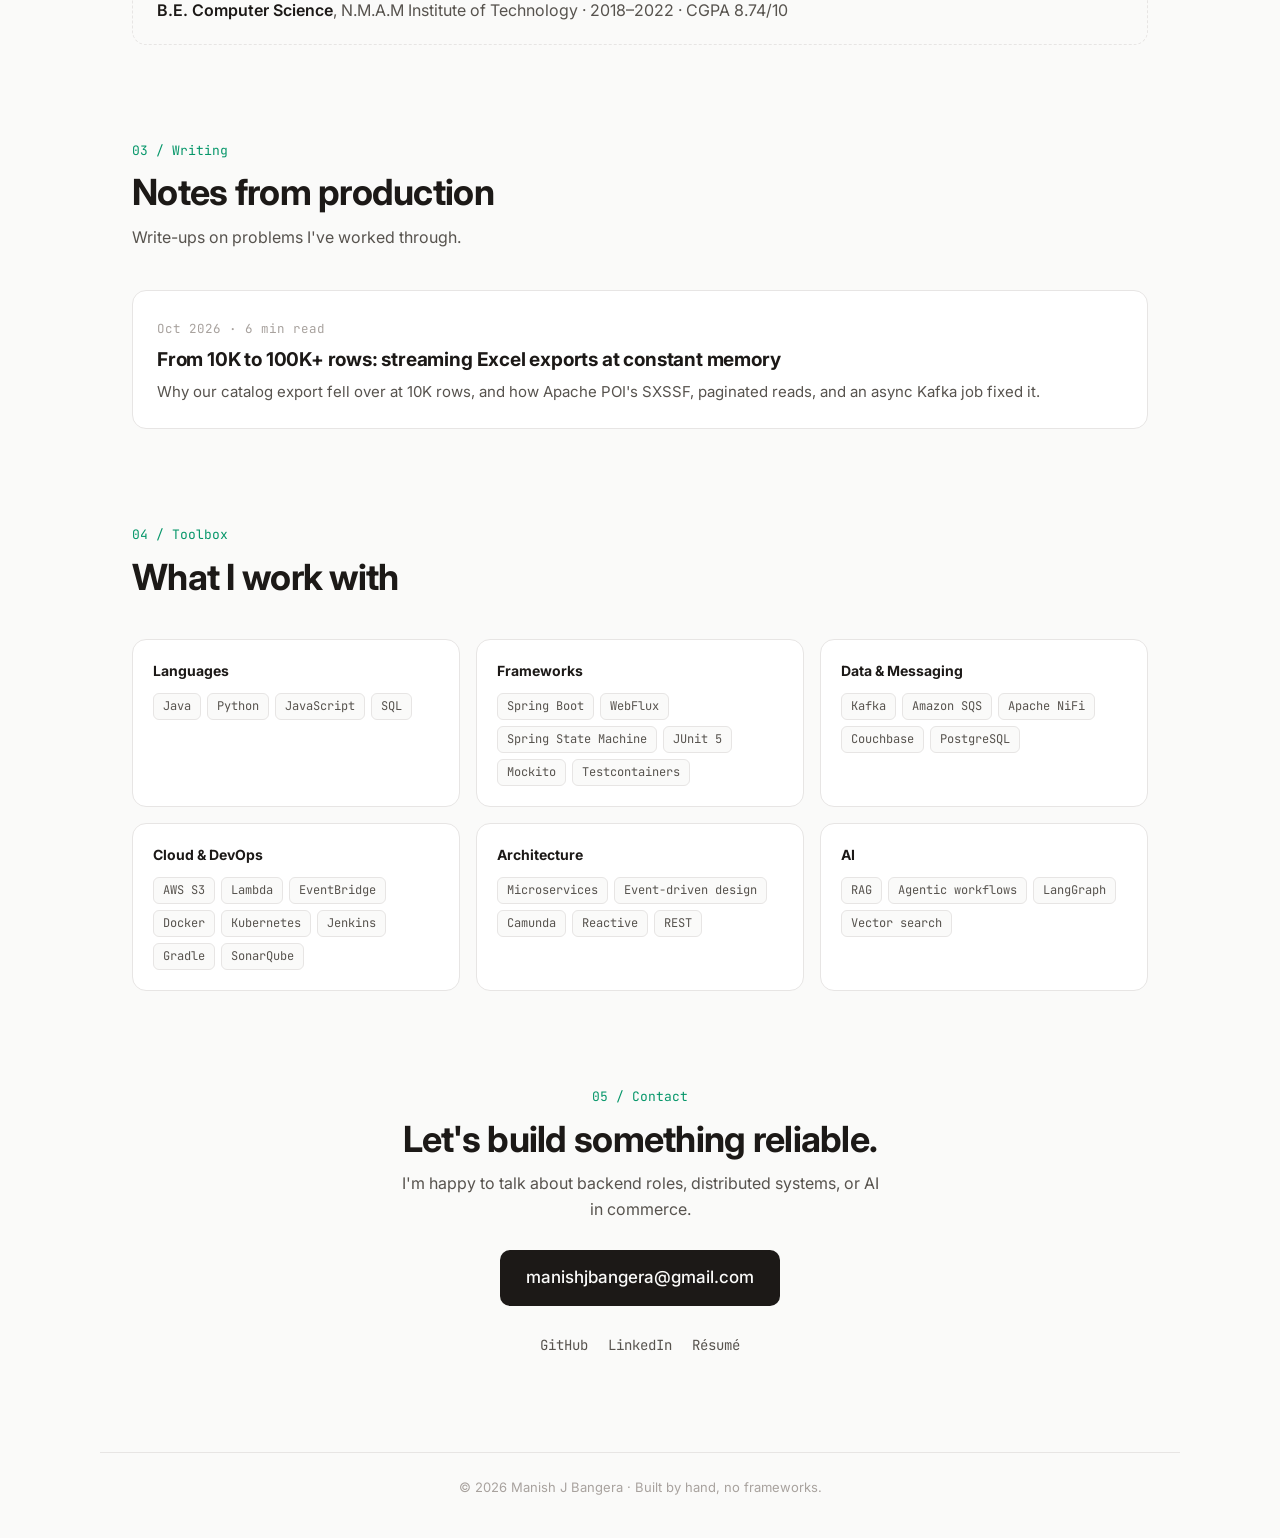
==== commit c720c65f: "Fix LinkedIn URL; confirm keyset pagination and S3 details in post Co-Authored-By: Claude Opus 5.5 <" ====
--- a/index.html
+++ b/index.html
@@ -51,7 +51,7 @@
         </div>
         <ul class="socials">
           <li><a href="https://github.com/manish-tech" target="_blank" rel="noopener">GitHub</a></li>
-          <li><a href="https://linkedin.com/in/manish-j-bangera" target="_blank" rel="noopener">LinkedIn</a></li>
+          <li><a href="https://www.linkedin.com/in/manish-j-bangera-02891616a/" target="_blank" rel="noopener">LinkedIn</a></li>
           <li><a href="mailto:manishjbangera@gmail.com">Email</a></li>
         </ul>
       </div>
@@ -239,7 +239,7 @@
       <a class="btn btn-primary btn-lg" href="mailto:manishjbangera@gmail.com">manishjbangera@gmail.com</a>
       <ul class="socials center">
         <li><a href="https://github.com/manish-tech" target="_blank" rel="noopener">GitHub</a></li>
-        <li><a href="https://linkedin.com/in/manish-j-bangera" target="_blank" rel="noopener">LinkedIn</a></li>
+        <li><a href="https://www.linkedin.com/in/manish-j-bangera-02891616a/" target="_blank" rel="noopener">LinkedIn</a></li>
         <li><a href="assets/Manish_J_Bangera_Resume.pdf" target="_blank" rel="noopener">Résumé</a></li>
       </ul>
     </section>
